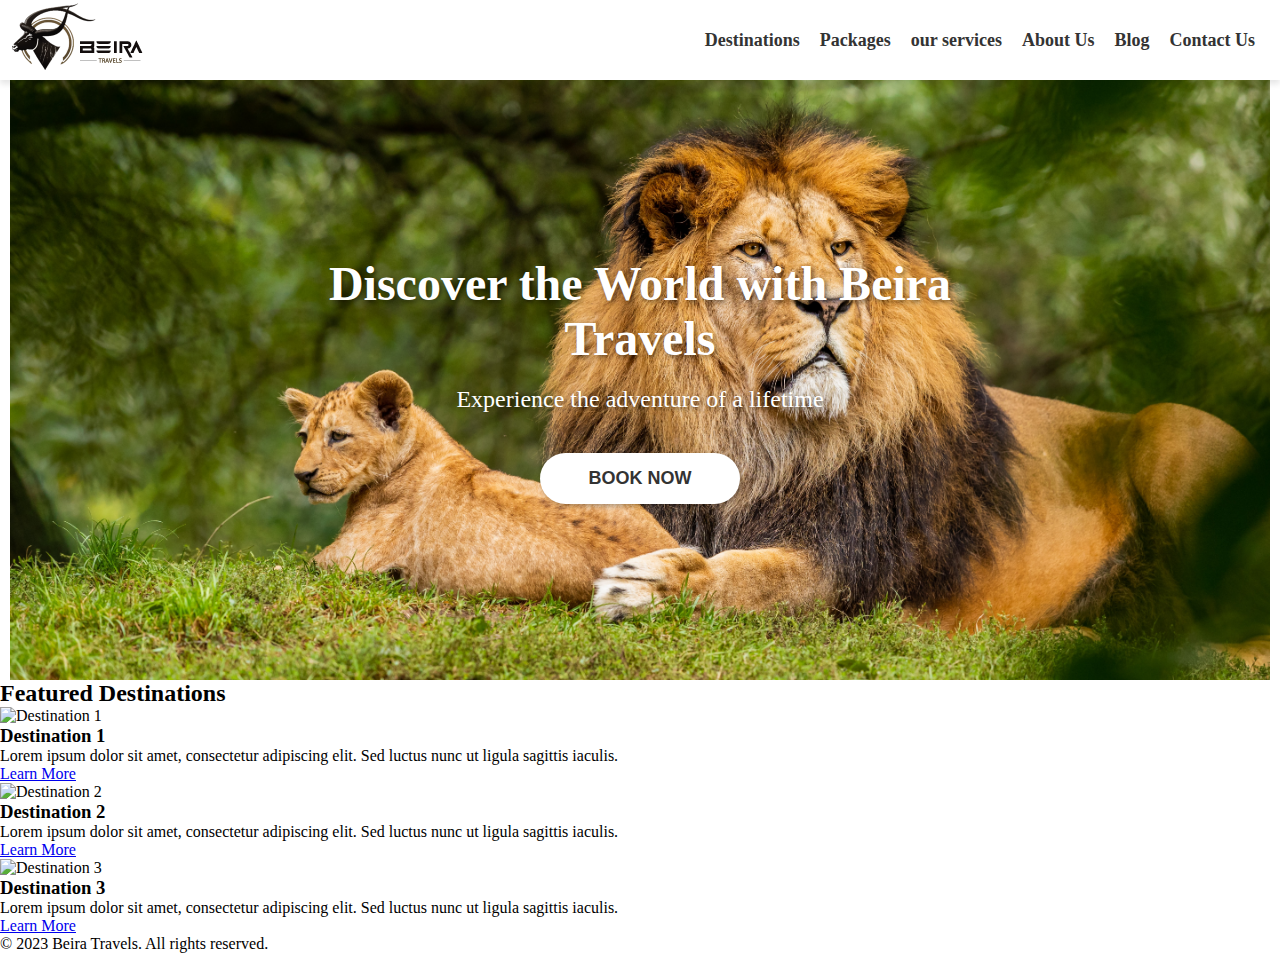
==== index.html @ 21bcd0d5 "first commit" ====
<!DOCTYPE html>
<html lang="en">
  <head>
    <meta charset="UTF-8" />
    <meta name="viewport" content="width=device-width, initial-scale=1.0" />
    <title>Beira Travels</title>
    <link rel="stylesheet" href="./css/style.css" />
  </head>
  <body>
    <header>
      <!-- Navigation bar with links to other pages and logo-->
      <nav>
        <div class="logo">
          <a href="index.html">
            <img src="./assets/beira-site-logo.png" alt="Beira Travels logo" />
          </a>
        </div>
        <ul class="nav-links">
          <li><a href="destinations.html">Destinations</a></li>
          <li><a href="packages.html">Packages</a></li>
          <li><a href="services.html">our services</a></li>
          <li><a href="about-us.html">About Us</a></li>
          <li><a href="blog.html">Blog</a></li>
          <li><a href="contact-us.html">Contact Us</a></li>
        </ul>
      </nav>
    </header>

    <main>
      <!-- A welcoming message and brief description of the company -->
      <section class="hero">
        <div class="hero-slideshow">
          <img src="./assets/banner/banner-1.jpg" alt="Banner 1" />
          <!-- <img src="./assets/banner/banner-2.jpg" alt="Banner 2" />
          <img src="./assets/banner/banner-3.jpg" alt="Banner 3" /> -->
        </div>
        <div class="hero-text">
          <h1>Discover the World with Beira Travels</h1>
          <p class="tagline">Experience the adventure of a lifetime</p>
          <button class="hero-button">Book Now</button>
        </div>
      </section>

      <!-- Featured destinations or packages -->
      <section class="featured">
        <h2>Featured Destinations</h2>
        <ul>
          <li>
            <img src="destination-1.jpg" alt="Destination 1" />
            <h3>Destination 1</h3>
            <p>
              Lorem ipsum dolor sit amet, consectetur adipiscing elit. Sed
              luctus nunc ut ligula sagittis iaculis.
            </p>
            <a href="#">Learn More</a>
          </li>
          <li>
            <img src="destination-2.jpg" alt="Destination 2" />
            <h3>Destination 2</h3>
            <p>
              Lorem ipsum dolor sit amet, consectetur adipiscing elit. Sed
              luctus nunc ut ligula sagittis iaculis.
            </p>
            <a href="#">Learn More</a>
          </li>
          <li>
            <img src="destination-3.jpg" alt="Destination 3" />
            <h3>Destination 3</h3>
            <p>
              Lorem ipsum dolor sit amet, consectetur adipiscing elit. Sed
              luctus nunc ut ligula sagittis iaculis.
            </p>
            <a href="#">Learn More</a>
          </li>
        </ul>
      </section>
    </main>

    <footer>
      <!-- Copyright -->
      <p>&copy; 2023 Beira Travels. All rights reserved.</p>
    </footer>
    <!-- Script files -->
    <script src="./js/slideshow-jquery.js"></script>
    <script src="https://code.jquery.com/jquery-3.6.0.min.js"></script>
  </body>
</html>
---- css/style.css ----
* {
  margin: 0;
  padding: 0;
  box-sizing: 0;
}

/* Hero section */
.hero {
  position: relative;
  height: 600px;
}

.hero-slideshow {
  position: absolute;
  top: 0;
  left: 0;
  width: 100%;
  height: 100%;
  display: flex;
  justify-content: center;
  align-items: center;
}

.hero-slideshow img {
  width: 100%;
  height: 100%;
  margin: 10px;
  object-fit: cover;
  opacity: 0;
  transition: opacity 1s ease-in-out;
  background-blend-mode: darken;
  background: rgba(0, 0, 0, 0.7);
}

.hero-slideshow img:first-child {
  opacity: 1;
}

.hero-text {
  position: absolute;
  top: 50%;
  left: 50%;
  transform: translate(-50%, -50%);
  text-align: center;
  z-index: 1;
}

.hero-text h1 {
  font-size: 48px;
  font-weight: bold;
  color: #fff;
  text-shadow: 2px 2px 5px rgba(0, 0, 0, 0.5);
  margin-bottom: 20px;
}

.tagline {
  font-size: 24px;
  color: #fff;
  text-shadow: 2px 2px 5px rgba(0, 0, 0, 0.5);
  margin-bottom: 40px;
}

.hero-button {
  display: block;
  width: 200px;
  padding: 15px 0;
  background-color: #fff;
  color: #333;
  font-size: 18px;
  font-weight: bold;
  text-align: center;
  text-transform: uppercase;
  border: none;
  border-radius: 30px;
  box-shadow: 2px 2px 5px rgba(0, 0, 0, 0.3);
  cursor: pointer;
  margin: 0 auto;
}

/* Nav bar */
nav {
  display: flex;
  justify-content: space-between;
  align-items: center;
  padding: 15px;
  box-shadow: 0 4px 6px rgba(0, 0, 0, 0.1);
}

.nav-links {
  display: flex;
  justify-content: space-between;
  list-style: none;
  margin: 0;
  padding: 0;
}

.nav-links li {
  margin: 0 10px;
}

.nav-links a {
  text-decoration: none;
  color: #333;
  font-size: 18px;
  font-weight: bold;
}
/* .nav-links a:hover {
} */

.logo {
  height: 150px;
  margin: -50px;
}

.logo img {
  max-width: 100%;
  max-height: 100%;
}
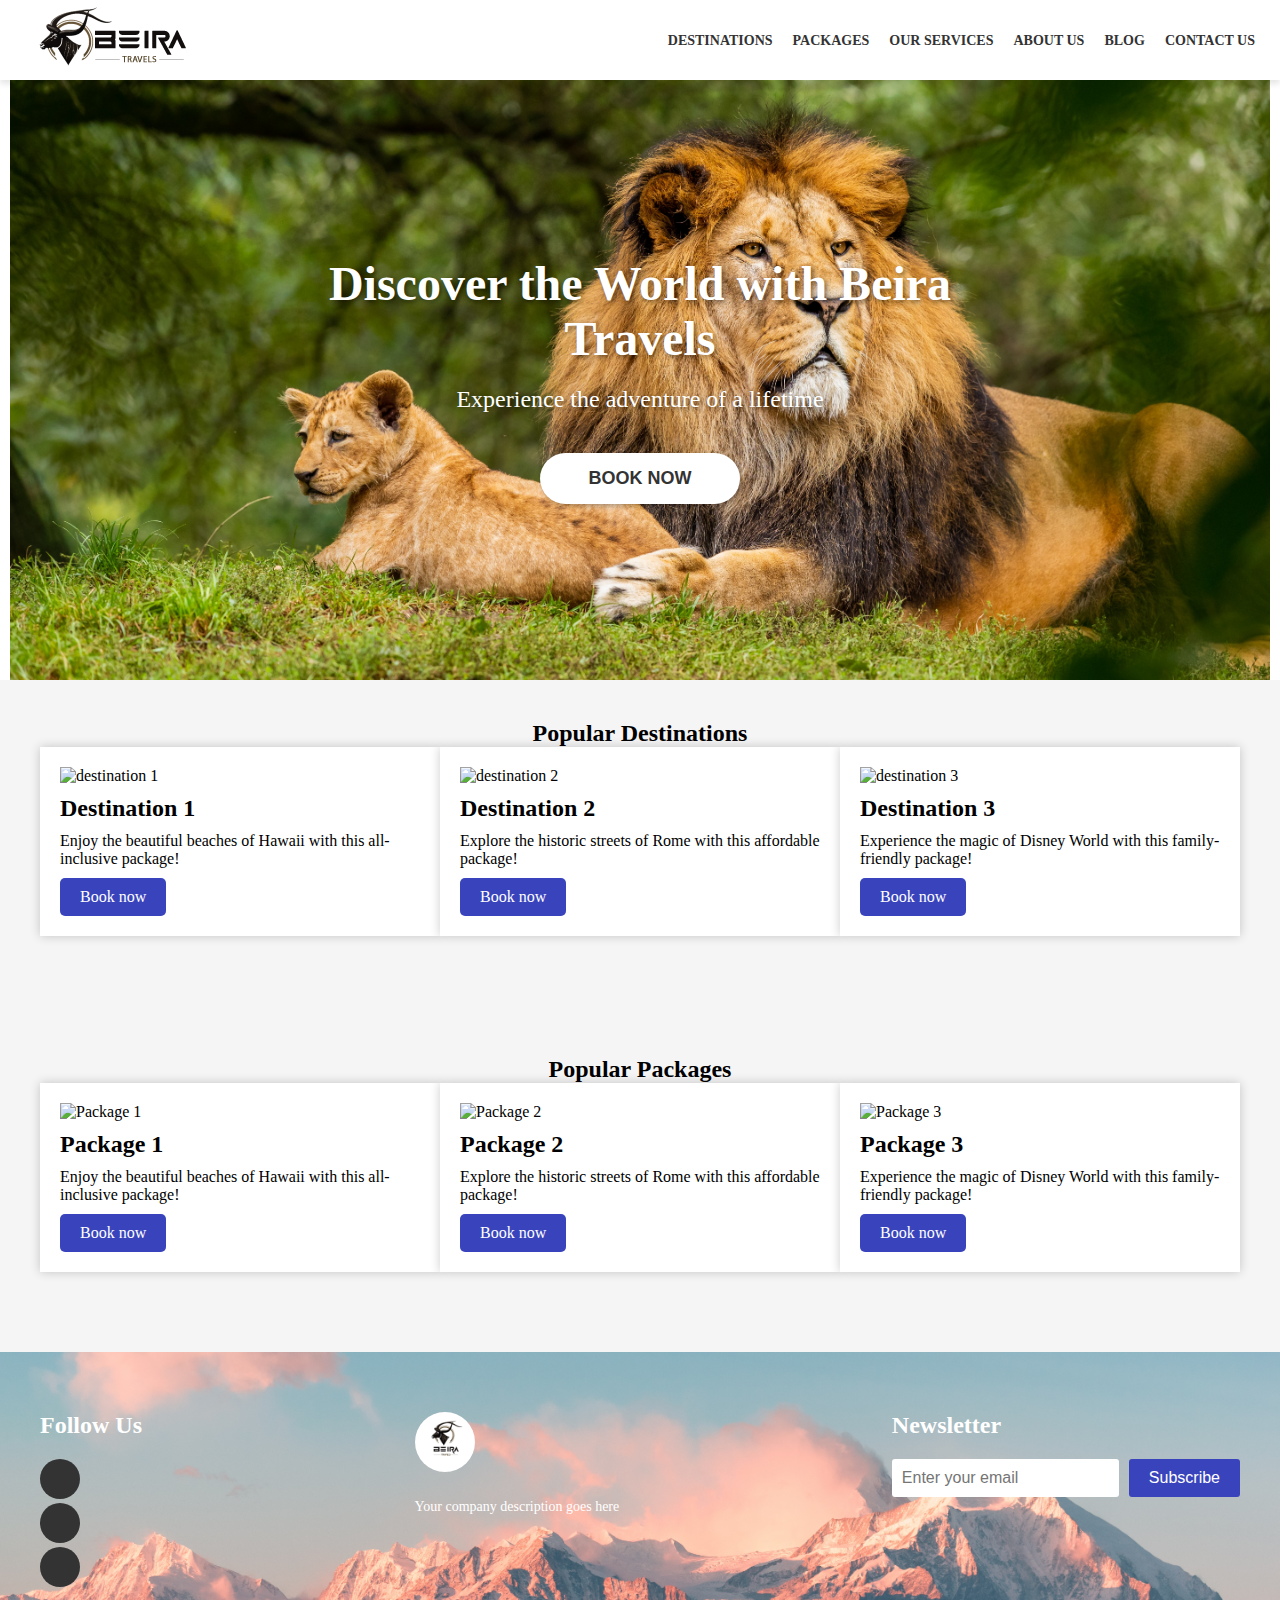
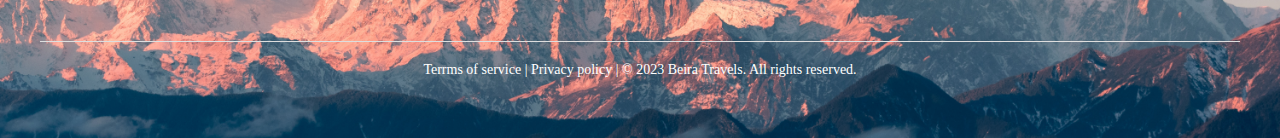
==== commit 3619a78b: "home page modification" ====
--- a/index.html
+++ b/index.html
@@ -4,11 +4,30 @@
     <meta charset="UTF-8" />
     <meta name="viewport" content="width=device-width, initial-scale=1.0" />
     <title>Beira Travels</title>
+
+    <!-- stylesheet
+                   ======================================= -->
     <link rel="stylesheet" href="./css/style.css" />
+
+    <!-- Icons[fontawsome] 
+                          =========================================-->
+    <link
+      rel="stylesheet"
+      href="./assets/fontawesome-free-6.2.1-web/css/fontawesome.css"
+    />
+    <link
+      rel="stylesheet"
+      href="./assets/fontawesome-free-6.2.1-web/css/brands.css"
+    />
+    <link
+      rel="stylesheet"
+      href="./assets/fontawesome-free-6.2.1-web/css/solid.css"
+    />
   </head>
   <body>
     <header>
-      <!-- Navigation bar with links to other pages and logo-->
+      <!-- Navigation bar with links to other pages and logo 
+                                  =====================================================-->
       <nav>
         <div class="logo">
           <a href="index.html">
@@ -16,12 +35,12 @@
           </a>
         </div>
         <ul class="nav-links">
-          <li><a href="destinations.html">Destinations</a></li>
-          <li><a href="packages.html">Packages</a></li>
-          <li><a href="services.html">our services</a></li>
-          <li><a href="about-us.html">About Us</a></li>
-          <li><a href="blog.html">Blog</a></li>
-          <li><a href="contact-us.html">Contact Us</a></li>
+          <li><a href="destinations.html">DESTINATIONS</a></li>
+          <li><a href="packages.html">PACKAGES</a></li>
+          <li><a href="services.html">OUR SERVICES</a></li>
+          <li><a href="about-us.html">ABOUT US</a></li>
+          <li><a href="blog.html">BLOG</a></li>
+          <li><a href="contact-us.html">CONTACT US</a></li>
         </ul>
       </nav>
     </header>
@@ -41,47 +60,123 @@
         </div>
       </section>
 
-      <!-- Featured destinations or packages -->
-      <section class="featured">
-        <h2>Featured Destinations</h2>
-        <ul>
-          <li>
-            <img src="destination-1.jpg" alt="Destination 1" />
+      <!-- Featured destinations    
+                                  =========================================================-->
+      <section id="destinations">
+        <div class="heading-destinations"><h2>Popular Destinations</h2></div>
+        <div class="container-destinations">
+          <div class="destination">
+            <img src="package1.jpg" alt="destination 1" />
             <h3>Destination 1</h3>
             <p>
-              Lorem ipsum dolor sit amet, consectetur adipiscing elit. Sed
-              luctus nunc ut ligula sagittis iaculis.
+              Enjoy the beautiful beaches of Hawaii with this all-inclusive
+              package!
             </p>
-            <a href="#">Learn More</a>
-          </li>
-          <li>
-            <img src="destination-2.jpg" alt="Destination 2" />
+            <a href="#">Book now</a>
+          </div>
+          <div class="destination">
+            <img src="package2.jpg" alt="destination 2" />
             <h3>Destination 2</h3>
             <p>
-              Lorem ipsum dolor sit amet, consectetur adipiscing elit. Sed
-              luctus nunc ut ligula sagittis iaculis.
+              Explore the historic streets of Rome with this affordable package!
             </p>
-            <a href="#">Learn More</a>
-          </li>
-          <li>
-            <img src="destination-3.jpg" alt="Destination 3" />
+            <a href="#">Book now</a>
+          </div>
+          <div class="destination">
+            <img src="package3.jpg" alt="destination 3" />
             <h3>Destination 3</h3>
             <p>
-              Lorem ipsum dolor sit amet, consectetur adipiscing elit. Sed
-              luctus nunc ut ligula sagittis iaculis.
+              Experience the magic of Disney World with this family-friendly
+              package!
             </p>
-            <a href="#">Learn More</a>
-          </li>
-        </ul>
+            <a href="#">Book now</a>
+          </div>
+        </div>
       </section>
+      <!-- End of featured destiations -->
+
+      <!-- Popular packages 
+                            =====================================================-->
+      <section id="popular-packages">
+        <div class="heading-packages"><h2>Popular Packages</h2></div>
+        <div class="container-packages">
+          <div class="package">
+            <img src="package1.jpg" alt="Package 1" />
+            <h3>Package 1</h3>
+            <p>
+              Enjoy the beautiful beaches of Hawaii with this all-inclusive
+              package!
+            </p>
+            <a href="#">Book now</a>
+          </div>
+          <div class="package">
+            <img src="package2.jpg" alt="Package 2" />
+            <h3>Package 2</h3>
+            <p>
+              Explore the historic streets of Rome with this affordable package!
+            </p>
+            <a href="#">Book now</a>
+          </div>
+          <div class="package">
+            <img src="package3.jpg" alt="Package 3" />
+            <h3>Package 3</h3>
+            <p>
+              Experience the magic of Disney World with this family-friendly
+              package!
+            </p>
+            <a href="#">Book now</a>
+          </div>
+        </div>
+      </section>
+      <!-- End of popular packages -->
     </main>
 
-    <footer>
-      <!-- Copyright -->
-      <p>&copy; 2023 Beira Travels. All rights reserved.</p>
+    <!-- Footer [Copied on each page] 
+                                      ==============================================-->
+    <footer style="background-image: url('./assets/footer/footer-BG.jpg')">
+      <div class="container-footer">
+        <div class="footer-top">
+          <div class="follow-us">
+            <h4>Follow Us</h4>
+            <ul>
+              <li>
+                <a href="#"><i class="fab fa-facebook-f"></i></a>
+              </li>
+              <li>
+                <a href="#"><i class="fab fa-twitter"></i></a>
+              </li>
+              <li>
+                <a href="#"><i class="fab fa-instagram"></i></a>
+              </li>
+            </ul>
+          </div>
+          <div class="logo-footer">
+            <img
+              src="./assets/footer/footer-logo.png"
+              alt="Beira Travels Logo"
+            />
+            <p>Your company description goes here</p>
+          </div>
+          <div class="newsletter">
+            <h4>Newsletter</h4>
+            <form action="#">
+              <input type="email" placeholder="Enter your email" />
+              <button type="submit">Subscribe</button>
+            </form>
+          </div>
+        </div>
+        <div class="footer-bottom">
+          <p>
+            <a href="http://">Terrms of service </a>
+            <a href="http://">| Privacy policy </a>
+            | &copy; 2023 Beira Travels. All rights reserved.
+          </p>
+        </div>
+      </div>
     </footer>
-    <!-- Script files -->
+
+    <!-- Script files 
+                      ==========================================================-->
     <script src="./js/slideshow-jquery.js"></script>
-    <script src="https://code.jquery.com/jquery-3.6.0.min.js"></script>
   </body>
 </html>
--- a/css/style.css
+++ b/css/style.css
@@ -4,7 +4,50 @@
   box-sizing: 0;
 }
 
-/* Hero section */
+/*********************************** Nav bar *****************************/
+nav {
+  display: flex;
+  justify-content: space-between;
+  align-items: center;
+  padding: 15px;
+  box-shadow: 0 4px 6px rgba(0, 0, 0, 0.1);
+}
+
+.nav-links {
+  display: flex;
+  justify-content: space-between;
+  list-style: none;
+  margin: 0;
+  padding: 0;
+}
+
+.nav-links li {
+  margin: 0 10px;
+}
+
+.nav-links a {
+  text-decoration: none;
+  color: #333;
+  font-size: 14px;
+  font-weight: bold;
+}
+.nav-links a:hover {
+  color: #0056b3;
+}
+
+.logo {
+  height: 150px;
+  margin: -50px;
+}
+
+.logo img {
+  max-width: 100%;
+  max-height: 100%;
+}
+
+/* Hamburger menu */
+
+/**************************** Hero section *******************************/
 .hero {
   position: relative;
   height: 600px;
@@ -77,42 +120,251 @@
   margin: 0 auto;
 }
 
-/* Nav bar */
-nav {
-  display: flex;
-  justify-content: space-between;
-  align-items: center;
-  padding: 15px;
-  box-shadow: 0 4px 6px rgba(0, 0, 0, 0.1);
-}
-
-.nav-links {
-  display: flex;
-  justify-content: space-between;
-  list-style: none;
+/*********************** Featured Destinations ******************************/
+#destinations {
+  background-color: #f5f5f5;
+  padding: 40px 0;
+}
+
+.heading-destinations {
+  text-align: center;
+}
+
+.container-destinations {
+  max-width: 1200px;
+  margin: 0 auto;
+  display: flex;
+  flex-wrap: wrap;
+  justify-content: space-between;
+  align-items: center;
+}
+
+.destination {
+  width: 30%;
+  margin-bottom: 40px;
+  padding: 20px;
+  box-shadow: 0 0 10px rgba(0, 0, 0, 0.2);
+  background-color: #fff;
+  transition: all 0.3s ease-in-out;
+}
+
+.destination:hover {
+  box-shadow: 0 0 20px rgba(0, 0, 0, 0.4);
+  transform: translateY(-5px);
+}
+
+.destination img {
+  width: 100%;
+  height: 200px;
+  object-fit: cover;
+  margin-bottom: 10px;
+}
+
+.destination h3 {
+  font-size: 24px;
+  margin-bottom: 10px;
+}
+
+.destination p {
+  font-size: 16px;
+  margin-bottom: 10px;
+}
+
+.destination a {
+  display: inline-block;
+  padding: 10px 20px;
+  background-color: #3944bc;
+  color: #fff;
+  text-decoration: none;
+  border-radius: 5px;
+  transition: all 0.3s ease-in-out;
+}
+
+.destination a:hover {
+  background-color: #0056b3;
+}
+
+/************************** Popular packages *****************************/
+#popular-packages {
+  background-color: #f5f5f5;
+  padding: 40px 0;
+}
+
+.heading-packages {
+  text-align: center;
+}
+
+.container-packages {
+  max-width: 1200px;
+  margin: 0 auto;
+  display: flex;
+  flex-wrap: wrap;
+  justify-content: space-between;
+  align-items: center;
+}
+
+.package {
+  width: 30%;
+  margin-bottom: 40px;
+  padding: 20px;
+  box-shadow: 0 0 10px rgba(0, 0, 0, 0.2);
+  background-color: #fff;
+  transition: all 0.3s ease-in-out;
+}
+
+.package:hover {
+  box-shadow: 0 0 20px rgba(0, 0, 0, 0.4);
+  transform: translateY(-5px);
+}
+
+.package img {
+  width: 100%;
+  height: 200px;
+  object-fit: cover;
+  margin-bottom: 10px;
+}
+
+.package h3 {
+  font-size: 24px;
+  margin-bottom: 10px;
+}
+
+.package p {
+  font-size: 16px;
+  margin-bottom: 10px;
+}
+
+.package a {
+  display: inline-block;
+  padding: 10px 20px;
+  background-color: #3944bc;
+  color: #fff;
+  text-decoration: none;
+  border-radius: 5px;
+  transition: all 0.3s ease-in-out;
+}
+
+.package a:hover {
+  background-color: #0056b3;
+}
+
+/************************ Footer [Copied on every page] *************************/
+footer {
+  background-size: cover;
+  background-position: center;
+  padding: 60px 0;
+}
+
+.container-footer {
+  max-width: 1200px;
+  margin: 0 auto;
+  padding: 0 15px;
+  color: white;
+}
+
+.footer-top {
+  display: flex;
+  flex-wrap: wrap;
+  justify-content: space-between;
+  margin-bottom: 50px;
+}
+
+.follow-us h4,
+.logo h4,
+.newsletter h4 {
+  font-size: 24px;
+  font-weight: bold;
+  margin-bottom: 20px;
+}
+
+.follow-us ul,
+.follow-us li {
   margin: 0;
   padding: 0;
-}
-
-.nav-links li {
-  margin: 0 10px;
-}
-
-.nav-links a {
+  list-style: none;
+}
+
+.follow-us li a {
+  display: inline-block;
+  width: 40px;
+  height: 40px;
+  border-radius: 50%;
+  color: #fff;
+  background-color: #333;
+  text-align: center;
+  line-height: 40px;
+  transition: all 0.3s ease-in-out;
+}
+
+.follow-us li a:hover {
+  background-color: #3944bc;
+}
+
+.logo-footer img {
+  max-width: 60px;
+  margin-bottom: 20px;
+  border-radius: 50%;
+}
+
+.logo-footer p {
+  font-size: 14px;
+  color: #ffffff;
+  line-height: 1.5;
+}
+
+.newsletter form {
+  display: flex;
+  justify-content: space-between;
+  align-items: center;
+}
+
+.newsletter input[type="email"] {
+  flex: 1;
+  padding: 10px;
+  border: none;
+  border-radius: 3px;
+  font-size: 16px;
+  margin-right: 10px;
+}
+
+.newsletter button[type="submit"] {
+  background-color: #3944bc;
+  color: #fff;
+  border: none;
+  border-radius: 3px;
+  padding: 10px 20px;
+  font-size: 16px;
+  cursor: pointer;
+  transition: all 0.3s ease-in-out;
+}
+
+.newsletter button[type="submit"]:hover {
+  background-color: #333;
+}
+
+.footer-bottom {
+  text-align: center;
+  color: #ffffff;
+  font-size: 14px;
+  padding-top: 20px;
+  border-top: 1px solid #ddd;
+  margin-top: 50px;
+}
+
+.footer-bottom a {
+  color: white;
   text-decoration: none;
-  color: #333;
-  font-size: 18px;
-  font-weight: bold;
-}
-/* .nav-links a:hover {
-} */
-
-.logo {
-  height: 150px;
-  margin: -50px;
-}
-
-.logo img {
-  max-width: 100%;
-  max-height: 100%;
-}
+}
+
+/******************************media queries *************************************/
+
+/* packages home page */
+@media only screen and (max-width: 768px) {
+  .container {
+    flex-direction: column;
+  }
+
+  .package {
+    width: 100%;
+  }
+}
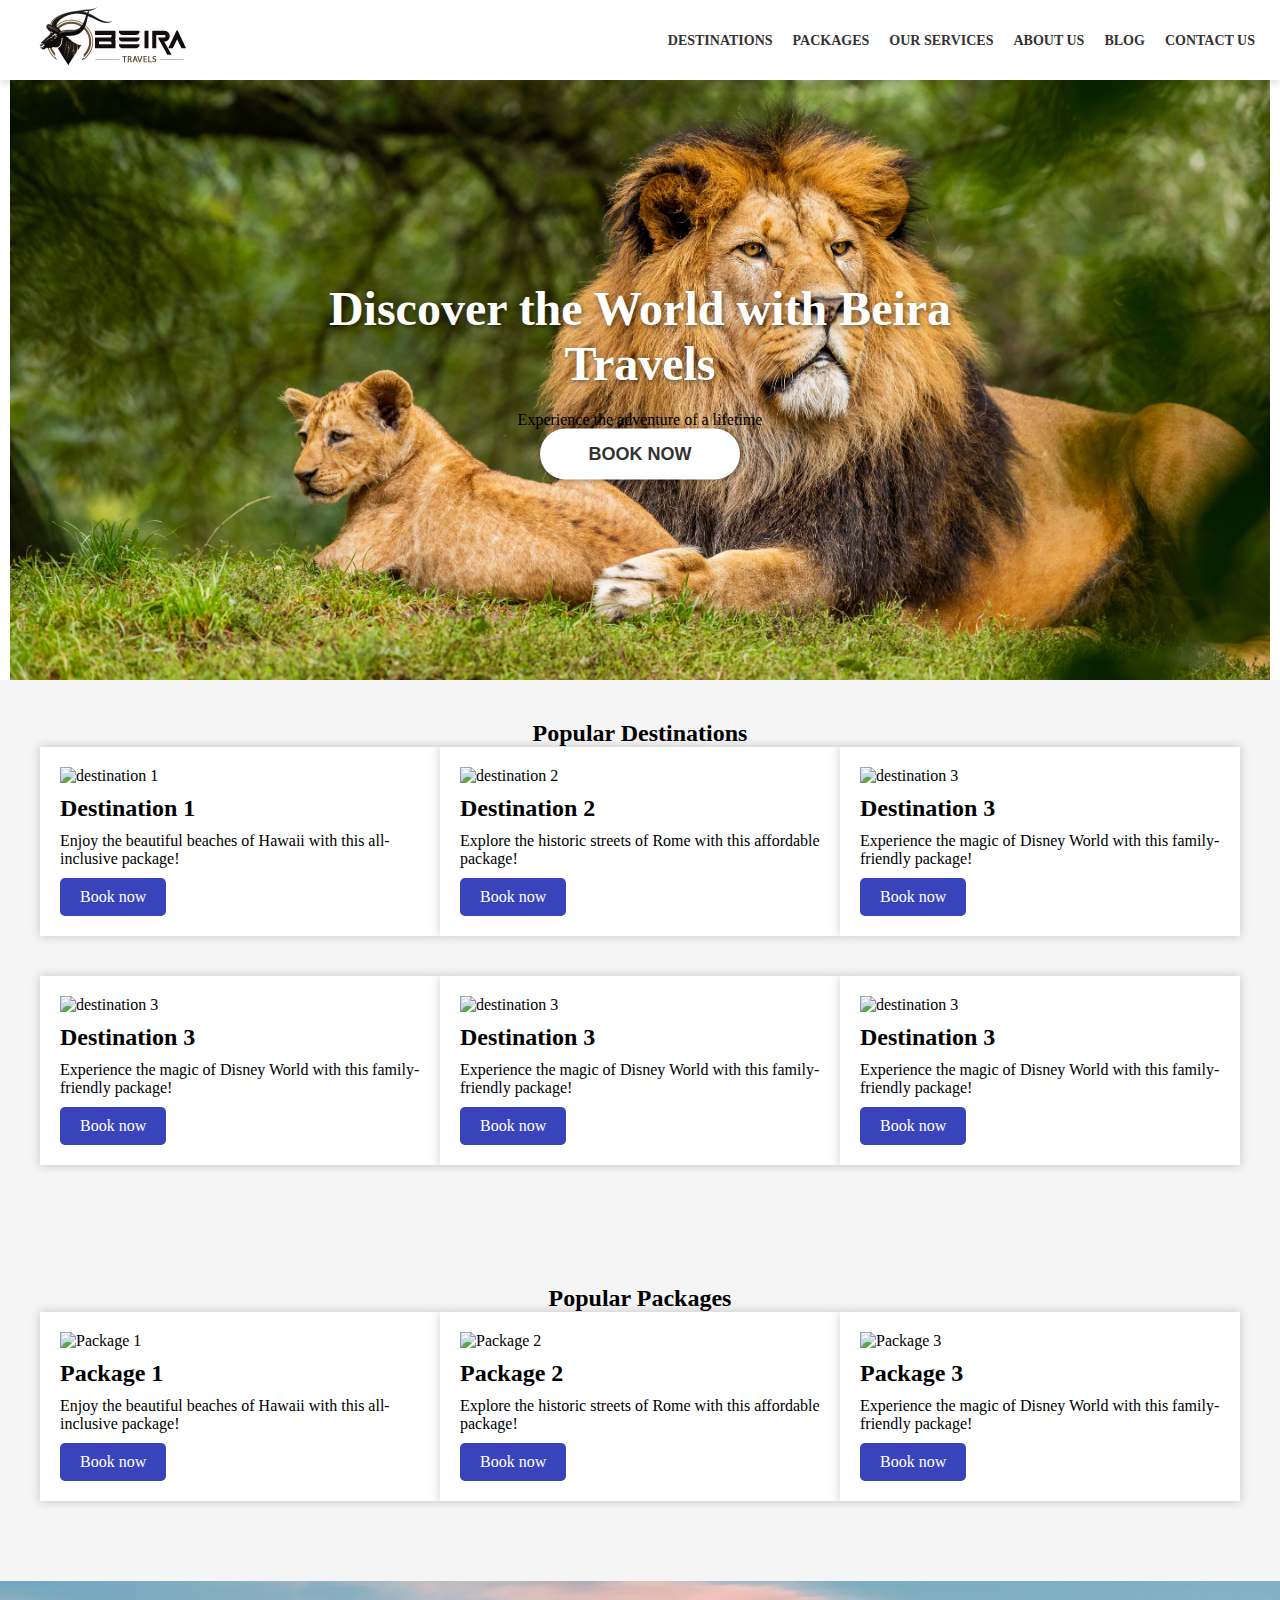
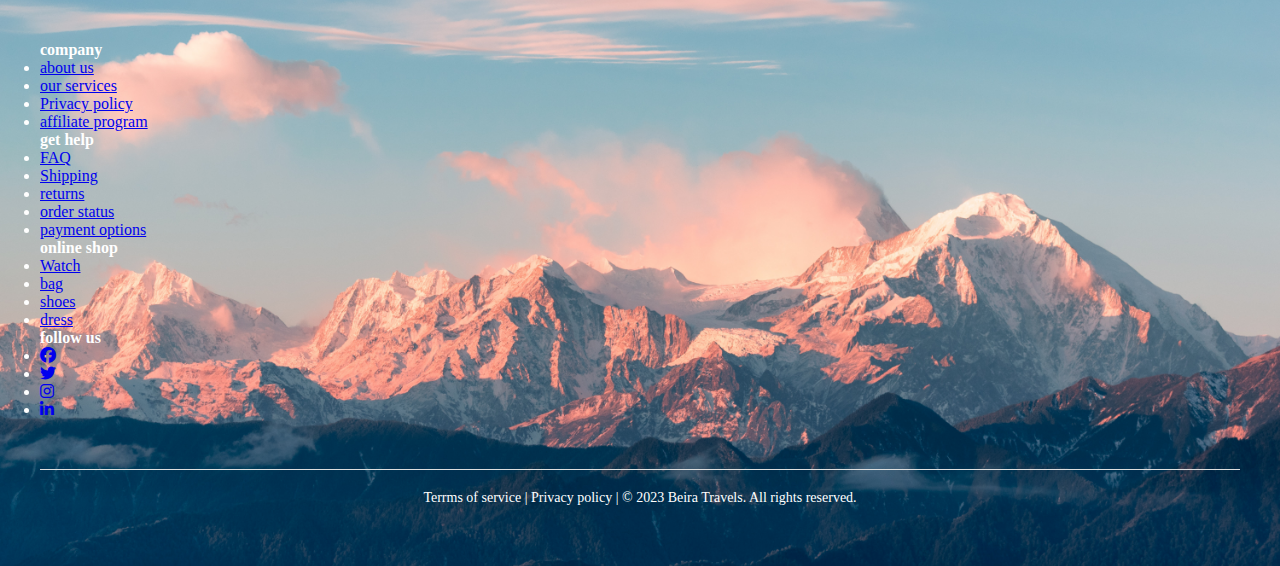
==== commit 708b4a9c: "adding files" ====
--- a/index.html
+++ b/index.html
@@ -13,15 +13,13 @@
                           =========================================-->
     <link
       rel="stylesheet"
-      href="./assets/fontawesome-free-6.2.1-web/css/fontawesome.css"
+      type="text/css"
+      href="https://cdnjs.cloudflare.com/ajax/libs/font-awesome/6.4.0/css/all.min.css"
     />
+    <!-- Hero text font  -->
     <link
       rel="stylesheet"
-      href="./assets/fontawesome-free-6.2.1-web/css/brands.css"
-    />
-    <link
-      rel="stylesheet"
-      href="./assets/fontawesome-free-6.2.1-web/css/solid.css"
+      href="https://fonts.googleapis.com/css?family=Raleway:400,400i,700"
     />
   </head>
   <body>
@@ -55,8 +53,10 @@
         </div>
         <div class="hero-text">
           <h1>Discover the World with Beira Travels</h1>
-          <p class="tagline">Experience the adventure of a lifetime</p>
-          <button class="hero-button">Book Now</button>
+          <div class="tagline-typewriter">
+            Experience the adventure of a lifetime
+          </div>
+          <button class="hero-button">BOOK NOW</button>
         </div>
       </section>
 
@@ -79,6 +79,33 @@
             <h3>Destination 2</h3>
             <p>
               Explore the historic streets of Rome with this affordable package!
+            </p>
+            <a href="#">Book now</a>
+          </div>
+          <div class="destination">
+            <img src="package3.jpg" alt="destination 3" />
+            <h3>Destination 3</h3>
+            <p>
+              Experience the magic of Disney World with this family-friendly
+              package!
+            </p>
+            <a href="#">Book now</a>
+          </div>
+          <div class="destination">
+            <img src="package3.jpg" alt="destination 3" />
+            <h3>Destination 3</h3>
+            <p>
+              Experience the magic of Disney World with this family-friendly
+              package!
+            </p>
+            <a href="#">Book now</a>
+          </div>
+          <div class="destination">
+            <img src="package3.jpg" alt="destination 3" />
+            <h3>Destination 3</h3>
+            <p>
+              Experience the magic of Disney World with this family-friendly
+              package!
             </p>
             <a href="#">Book now</a>
           </div>
@@ -132,39 +159,58 @@
     </main>
 
     <!-- Footer [Copied on each page] 
-                                      ==============================================-->
+                                      =====================================================-->
     <footer style="background-image: url('./assets/footer/footer-BG.jpg')">
       <div class="container-footer">
-        <div class="footer-top">
-          <div class="follow-us">
-            <h4>Follow Us</h4>
+        <div class="footer-row">
+          <div class="footer-col">
+            <h4>company</h4>
             <ul>
-              <li>
-                <a href="#"><i class="fab fa-facebook-f"></i></a>
-              </li>
-              <li>
-                <a href="#"><i class="fab fa-twitter"></i></a>
-              </li>
-              <li>
-                <a href="#"><i class="fab fa-instagram"></i></a>
-              </li>
+              <li><a href="#">about us</a></li>
+              <li><a href="#">our services</a></li>
+              <li><a href="#">Privacy policy</a></li>
+              <li><a href="#">affiliate program</a></li>
             </ul>
           </div>
-          <div class="logo-footer">
-            <img
-              src="./assets/footer/footer-logo.png"
-              alt="Beira Travels Logo"
-            />
-            <p>Your company description goes here</p>
-          </div>
-          <div class="newsletter">
-            <h4>Newsletter</h4>
-            <form action="#">
-              <input type="email" placeholder="Enter your email" />
-              <button type="submit">Subscribe</button>
-            </form>
-          </div>
-        </div>
+          <div class="footer-col">
+            <h4>get help</h4>
+            <ul>
+              <li><a href="#">FAQ</a></li>
+              <li><a href="#">Shipping</a></li>
+              <li><a href="#">returns</a></li>
+              <li><a href="#">order status</a></li>
+              <li><a href="#"> payment options</a></li>
+            </ul>
+          </div>
+          <div class="footer-col">
+            <h4>online shop</h4>
+            <ul>
+              <li><a href="#">Watch</a></li>
+              <li><a href="#">bag</a></li>
+              <li><a href="#">shoes</a></li>
+              <li><a href="#">dress</a></li>
+            </ul>
+          </div>
+          <!-- social links -->
+          <div class="footer-col">
+            <h4>follow us</h4>
+            <div class="footer-socials">
+              <li>
+                <a href="#"><i class="fa-brands fa-facebook"></i></a>
+              </li>
+              <li>
+                <a href="#"><i class="fa-brands fa-twitter"></i></a>
+              </li>
+              <li>
+                <a href="#"><i class="fa-brands fa-instagram"></i></a>
+              </li>
+              <li>
+                <a href="#"><i class="fa-brands fa-linkedin-in"></i></a>
+              </li>
+            </div>
+          </div>
+        </div>
+
         <div class="footer-bottom">
           <p>
             <a href="http://">Terrms of service </a>
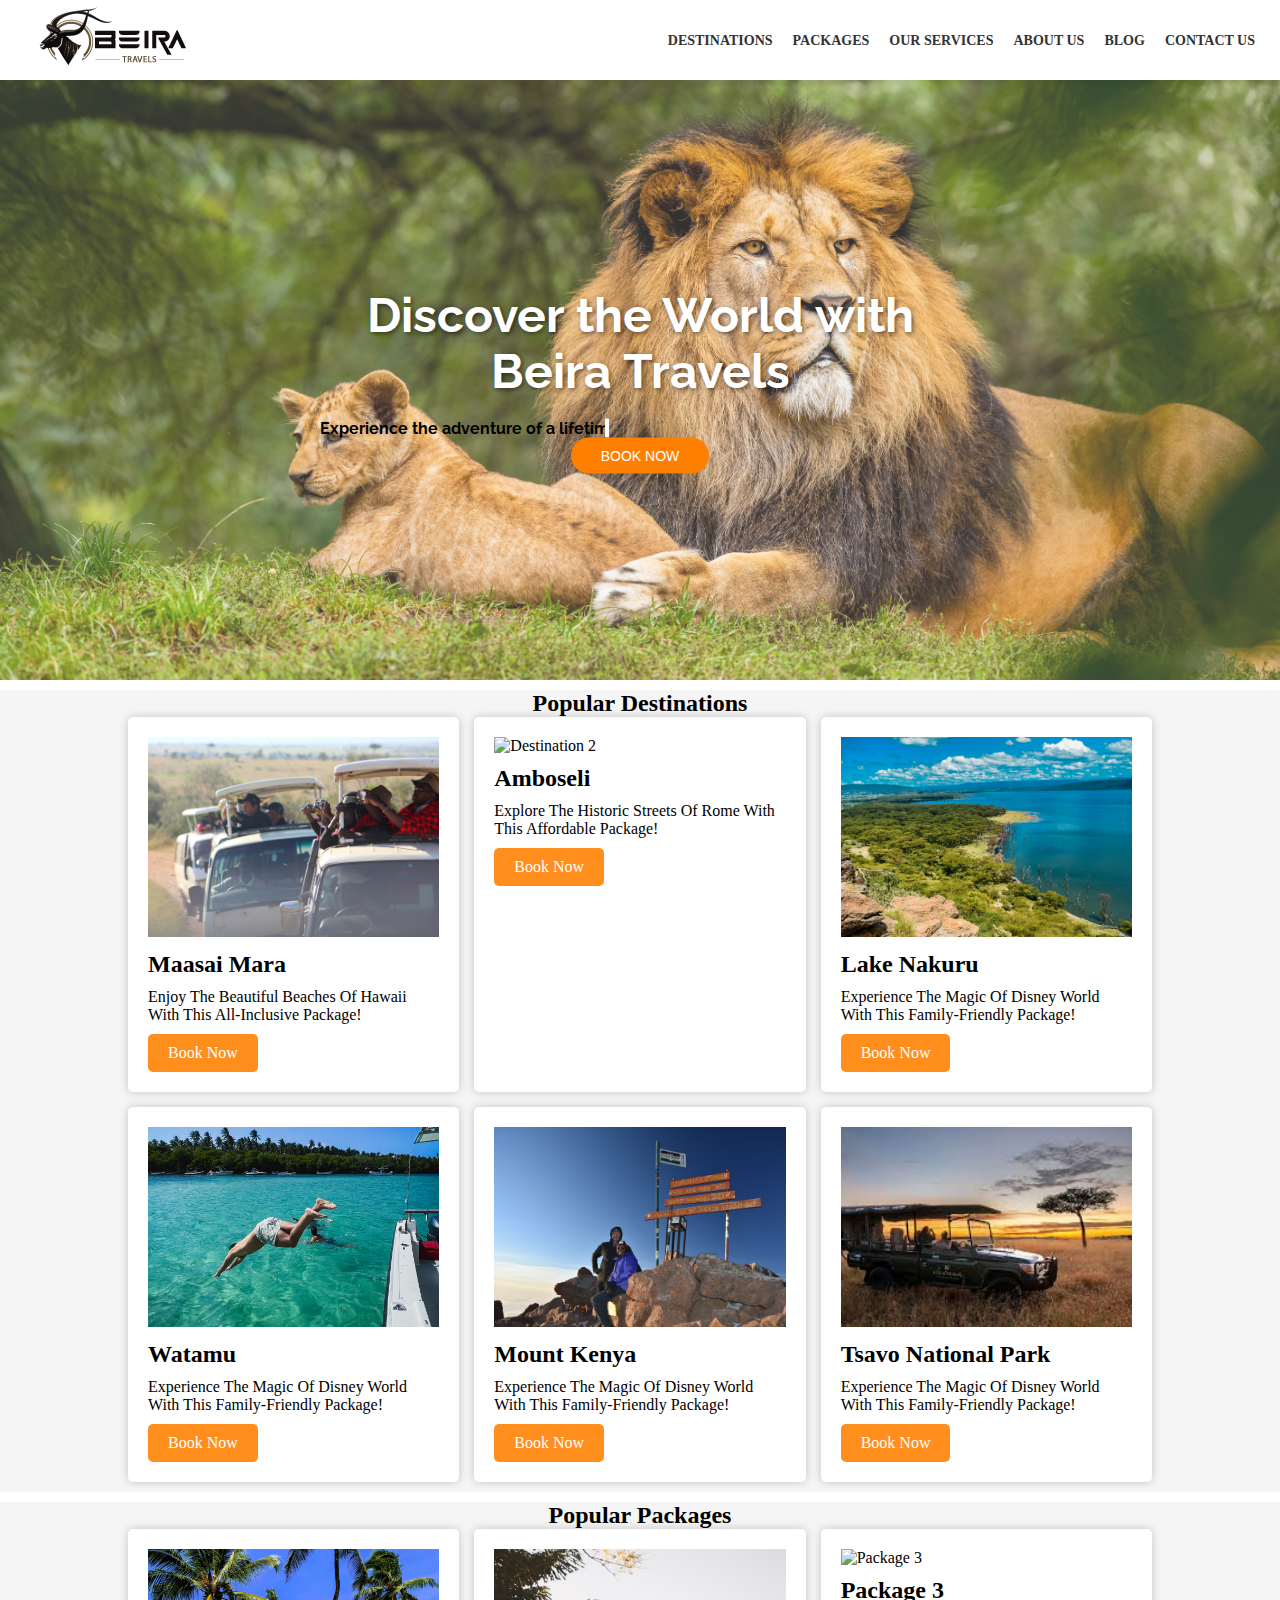
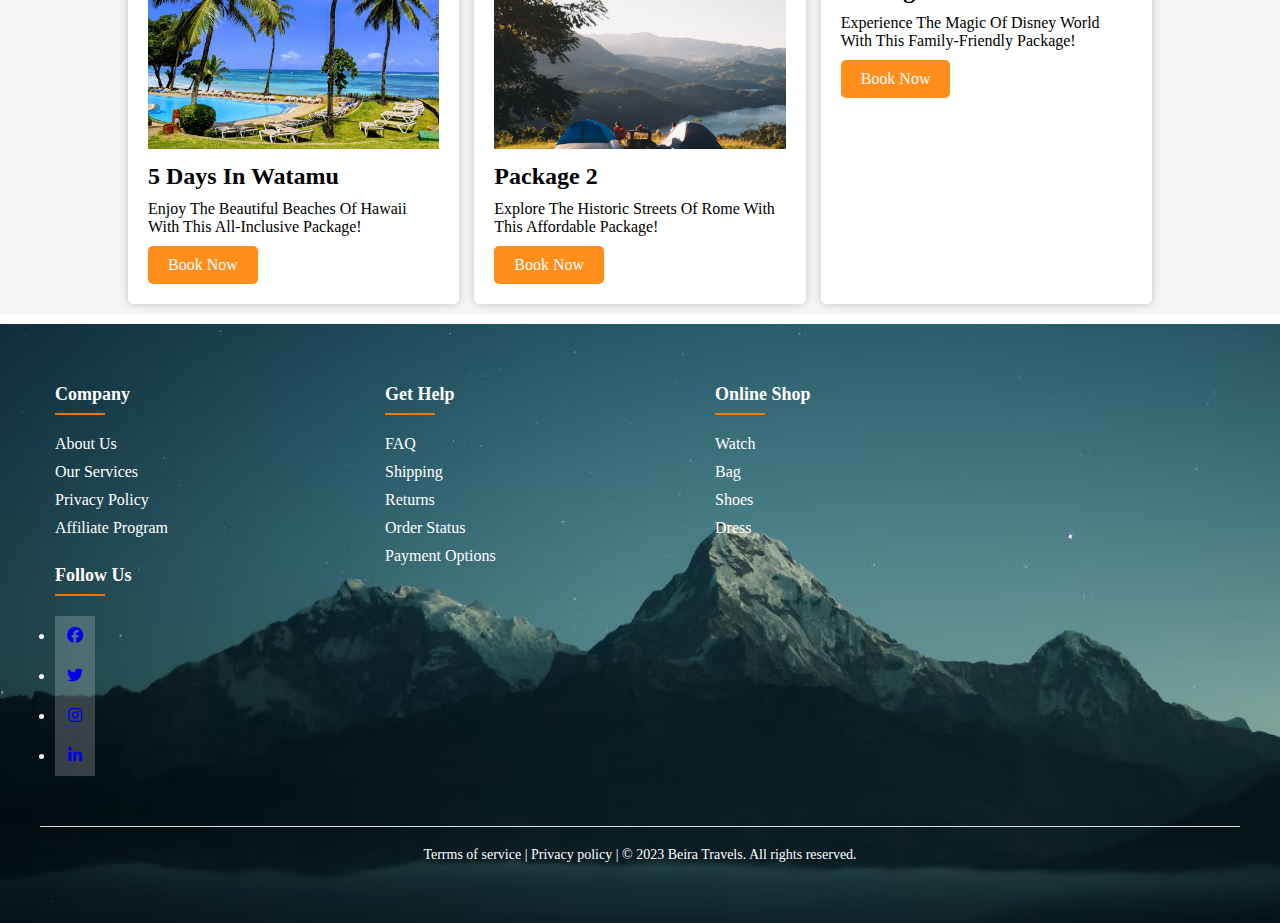
==== commit d1865f7a: "Images updating" ====
--- a/index.html
+++ b/index.html
@@ -7,7 +7,7 @@
 
     <!-- stylesheet
                    ======================================= -->
-    <link rel="stylesheet" href="./css/style.css" />
+    <link rel="stylesheet" href="./css/home.css" />
 
     <!-- Icons[fontawsome] 
                           =========================================-->
@@ -33,12 +33,12 @@
           </a>
         </div>
         <ul class="nav-links">
-          <li><a href="destinations.html">DESTINATIONS</a></li>
-          <li><a href="packages.html">PACKAGES</a></li>
-          <li><a href="services.html">OUR SERVICES</a></li>
-          <li><a href="about-us.html">ABOUT US</a></li>
-          <li><a href="blog.html">BLOG</a></li>
-          <li><a href="contact-us.html">CONTACT US</a></li>
+          <li><a href="./html/destinations.html">DESTINATIONS</a></li>
+          <li><a href="./html/packages.html">PACKAGES</a></li>
+          <li><a href="./html/services.html">OUR SERVICES</a></li>
+          <li><a href="./html/about.html">ABOUT US</a></li>
+          <li><a href="./html/blog.html">BLOG</a></li>
+          <li><a href="./html/contact.html">CONTACT US</a></li>
         </ul>
       </nav>
     </header>
@@ -56,7 +56,9 @@
           <div class="tagline-typewriter">
             Experience the adventure of a lifetime
           </div>
-          <button class="hero-button">BOOK NOW</button>
+          <a href="./html/destinations.html"
+            ><button class="hero-button">BOOK NOW</button></a
+          >
         </div>
       </section>
 
@@ -66,8 +68,8 @@
         <div class="heading-destinations"><h2>Popular Destinations</h2></div>
         <div class="container-destinations">
           <div class="destination">
-            <img src="package1.jpg" alt="destination 1" />
-            <h3>Destination 1</h3>
+            <img src="./assets/maasai-mara.jpg" alt="destination 1" />
+            <h3>Maasai Mara</h3>
             <p>
               Enjoy the beautiful beaches of Hawaii with this all-inclusive
               package!
@@ -75,43 +77,43 @@
             <a href="#">Book now</a>
           </div>
           <div class="destination">
-            <img src="package2.jpg" alt="destination 2" />
-            <h3>Destination 2</h3>
+            <img src="./assets/amboseli.jpg" alt="destination 2" />
+            <h3>Amboseli</h3>
             <p>
               Explore the historic streets of Rome with this affordable package!
             </p>
             <a href="#">Book now</a>
           </div>
           <div class="destination">
-            <img src="package3.jpg" alt="destination 3" />
-            <h3>Destination 3</h3>
-            <p>
-              Experience the magic of Disney World with this family-friendly
-              package!
-            </p>
-            <a href="#">Book now</a>
-          </div>
-          <div class="destination">
-            <img src="package3.jpg" alt="destination 3" />
-            <h3>Destination 3</h3>
-            <p>
-              Experience the magic of Disney World with this family-friendly
-              package!
-            </p>
-            <a href="#">Book now</a>
-          </div>
-          <div class="destination">
-            <img src="package3.jpg" alt="destination 3" />
-            <h3>Destination 3</h3>
-            <p>
-              Experience the magic of Disney World with this family-friendly
-              package!
-            </p>
-            <a href="#">Book now</a>
-          </div>
-          <div class="destination">
-            <img src="package3.jpg" alt="destination 3" />
-            <h3>Destination 3</h3>
+            <img src="./assets/lake-nakuru.jpg" alt="destination 3" />
+            <h3>Lake Nakuru</h3>
+            <p>
+              Experience the magic of Disney World with this family-friendly
+              package!
+            </p>
+            <a href="#">Book now</a>
+          </div>
+          <div class="destination">
+            <img src="./assets/watamu.jpg" alt="destination 3" />
+            <h3>Watamu</h3>
+            <p>
+              Experience the magic of Disney World with this family-friendly
+              package!
+            </p>
+            <a href="#">Book now</a>
+          </div>
+          <div class="destination">
+            <img src="./assets/mt. Kenya.jpg" alt="destination 3" />
+            <h3>Mount Kenya</h3>
+            <p>
+              Experience the magic of Disney World with this family-friendly
+              package!
+            </p>
+            <a href="#">Book now</a>
+          </div>
+          <div class="destination">
+            <img src="./assets/tsavo.jpeg" alt="destination 3" />
+            <h3>Tsavo national park</h3>
             <p>
               Experience the magic of Disney World with this family-friendly
               package!
@@ -128,8 +130,8 @@
         <div class="heading-packages"><h2>Popular Packages</h2></div>
         <div class="container-packages">
           <div class="package">
-            <img src="package1.jpg" alt="Package 1" />
-            <h3>Package 1</h3>
+            <img src="./assets/packages/package-mombasa.jpg" alt="Package 1" />
+            <h3>5 Days in Watamu</h3>
             <p>
               Enjoy the beautiful beaches of Hawaii with this all-inclusive
               package!
@@ -137,7 +139,7 @@
             <a href="#">Book now</a>
           </div>
           <div class="package">
-            <img src="package2.jpg" alt="Package 2" />
+            <img src="./assets/packages/package-2.jpg" alt="Package 2" />
             <h3>Package 2</h3>
             <p>
               Explore the historic streets of Rome with this affordable package!
@@ -145,7 +147,7 @@
             <a href="#">Book now</a>
           </div>
           <div class="package">
-            <img src="package3.jpg" alt="Package 3" />
+            <img src="./assets/packages/package-1.jpg" alt="Package 3" />
             <h3>Package 3</h3>
             <p>
               Experience the magic of Disney World with this family-friendly
@@ -160,7 +162,7 @@
 
     <!-- Footer [Copied on each page] 
                                       =====================================================-->
-    <footer style="background-image: url('./assets/footer/footer-BG.jpg')">
+    <footer style="background-image: url('./assets/footer/footer-BG.avif')">
       <div class="container-footer">
         <div class="footer-row">
           <div class="footer-col">
--- a/css/home.css
+++ b/css/home.css
@@ -0,0 +1,488 @@
+* {
+  margin: 0;
+  padding: 0;
+  box-sizing: 0;
+}
+
+/*********************************** Nav bar *****************************/
+nav {
+  display: flex;
+  justify-content: space-between;
+  align-items: center;
+  padding: 15px;
+  box-shadow: 0 4px 6px rgba(0, 0, 0, 0.1);
+}
+
+.nav-links {
+  display: flex;
+  justify-content: space-between;
+  list-style: none;
+  margin: 0;
+  padding: 0;
+}
+
+.nav-links li {
+  margin: 0 10px;
+}
+
+.nav-links a {
+  text-decoration: none;
+  color: #333;
+  font-size: 14px;
+  font-weight: bold;
+}
+.nav-links a:hover {
+  color: #ff8000;
+}
+
+.logo {
+  height: 150px;
+  margin: -50px;
+}
+
+.logo img {
+  max-width: 100%;
+  max-height: 100%;
+}
+
+/* Nav links underline hover animation*/
+
+.nav-links a {
+  display: inline-block;
+  position: relative;
+}
+
+.nav-links a::after {
+  content: "";
+  position: absolute;
+  width: 100%;
+  transform: scaleX(0);
+  height: 2px;
+  bottom: 0;
+  left: 0;
+  background-color: #ff8000;
+  transform-origin: bottom right;
+  transition: transform 0.25s ease-out;
+}
+
+.nav-links a:hover::after {
+  transform: scaleX(1);
+  transform-origin: bottom left;
+}
+
+/* Hamburger menu */
+
+/**************************** Hero section *******************************/
+.hero {
+  position: relative;
+  height: 600px;
+}
+
+.hero-slideshow {
+  position: absolute;
+  top: 0;
+  left: 0;
+  width: 100%;
+  height: 100%;
+  display: flex;
+  justify-content: center;
+  align-items: center;
+}
+
+.hero-slideshow img {
+  width: 100%;
+  height: 100%;
+  margin: 0;
+  object-fit: cover;
+  opacity: 0;
+  transition: opacity 1s ease-in-out;
+  background-blend-mode: darken;
+  background: rgb(0, 0, 0);
+}
+
+.hero-slideshow img:first-child {
+  opacity: 0.8;
+}
+
+.hero-text {
+  position: absolute;
+  top: 50%;
+  left: 50%;
+  transform: translate(-50%, -50%);
+  text-align: center;
+  z-index: 1;
+  font-family: Raleway;
+  font-weight: bold;
+}
+
+/* Type swritter */
+.container {
+  display: flex;
+  justify-content: center;
+  align-items: center;
+  height: 100vh;
+  font-size: clamp(2rem, 2.8vw, 5rem);
+  font-family: Raleway;
+  font-weight: bold;
+}
+
+.tagline-typewriter {
+  width: 28.5ch;
+  white-space: nowrap;
+  overflow: hidden;
+  border-right: 4px solid #ffffff;
+  animation: cursor 1s step-start infinite, text 2s steps(30) alternate infinite;
+}
+
+@keyframes cursor {
+  0%,
+  100% {
+    border-color: #ffffff;
+  }
+}
+
+@keyframes text {
+  0% {
+    width: 0;
+  }
+  100% {
+    width: 28.5ch;
+  }
+}
+
+.hero-text h1 {
+  font-size: 48px;
+  font-weight: bold;
+  color: #fff;
+  text-shadow: 2px 2px 5px rgba(0, 0, 0, 0.5);
+  margin-bottom: 20px;
+}
+
+/* hero button */
+.hero-button {
+  font-family: Roboto, sans-serif;
+  font-weight: 0;
+  font-size: 14px;
+  color: #fff;
+  background-color: #ff8000;
+  padding: 10px 30px;
+  border: none;
+  box-shadow: rgba(0, 0, 0, 0.15) 0px 5px 15px 0px;
+  border-radius: 50px;
+  transition: 1000ms;
+  transform: translateY(0);
+}
+
+.hero-button:hover {
+  transition: 1000ms;
+  padding: 10px 50px;
+  transform: translateY(-0px);
+  background-color: #ff8000e2;
+  color: #000000;
+  border: none;
+  cursor: pointer;
+}
+
+/*********************** Featured Destinations ******************************/
+#destinations {
+  background-color: #f5f5f5;
+  padding: 0 10%;
+  margin: 10px auto;
+  text-transform: capitalize;
+  padding-bottom: 10px;
+}
+
+.heading-destinations {
+  text-align: center;
+}
+
+.container-destinations {
+  display: grid;
+  gap: 15px;
+  grid-template-columns: repeat(auto-fit, minmax(270px, 1fr));
+}
+
+.destination {
+  height: auto;
+  padding: 20px;
+  box-shadow: 0 0 10px rgba(0, 0, 0, 0.2);
+  background-color: #fff;
+  transition: all 0.3s ease-in-out;
+  border-radius: 5px;
+}
+
+.destination:hover {
+  box-shadow: 0 0 20px rgba(0, 0, 0, 0.4);
+  transform: translateY(-5px);
+}
+
+.destination img {
+  width: 100%;
+  height: 200px;
+  object-fit: cover;
+  margin-bottom: 10px;
+}
+
+.destination h3 {
+  font-size: 24px;
+  margin-bottom: 10px;
+}
+
+.destination p {
+  font-size: 16px;
+  margin-bottom: 10px;
+}
+
+.destination a {
+  display: inline-block;
+  padding: 10px 20px;
+  background-color: #ff8000e2;
+  color: #fff;
+  text-decoration: none;
+  border-radius: 5px;
+  transition: all 0.3s ease-in-out;
+}
+
+.destination a:hover {
+  background-color: #818181;
+  outline: #0056b3;
+}
+
+/************************** Popular packages *****************************/
+#popular-packages {
+  background-color: #f5f5f5;
+  padding: 0 10%;
+  margin: 10px auto;
+  text-transform: capitalize;
+  padding-bottom: 10px;
+}
+
+.heading-packages {
+  text-align: center;
+}
+
+.container-packages {
+  display: grid;
+  gap: 15px;
+  grid-template-columns: repeat(auto-fit, minmax(270px, 1fr));
+}
+
+.package {
+  height: auto;
+  padding: 20px;
+  box-shadow: 0 0 10px rgba(0, 0, 0, 0.2);
+  background-color: #fff;
+  transition: all 0.3s ease-in-out;
+  border-radius: 5px;
+}
+
+.package:hover {
+  box-shadow: 0 0 20px rgba(0, 0, 0, 0.4);
+  transform: translateY(-5px);
+}
+
+.package img {
+  width: 100%;
+  height: 200px;
+  object-fit: cover;
+  margin-bottom: 10px;
+}
+
+.package h3 {
+  font-size: 24px;
+  margin-bottom: 10px;
+}
+
+.package p {
+  font-size: 16px;
+  margin-bottom: 10px;
+}
+
+.package a {
+  display: inline-block;
+  padding: 10px 20px;
+  background-color: #ff8000e2;
+  color: #fff;
+  text-decoration: none;
+  border-radius: 5px;
+  transition: all 0.3s ease-in-out;
+}
+
+.package a:hover {
+  background-color: #818181;
+  outline: #ff8000e2;
+}
+
+/************************ Footer [Copied on every page] *************************/
+footer {
+  background-size: cover;
+  background-position: center;
+  padding: 60px 0;
+}
+
+.container-footer {
+  max-width: 1200px;
+  margin: 0 auto;
+  padding: 0 15px;
+  color: white;
+}
+.footer-row {
+  display: flex;
+  flex-wrap: wrap;
+}
+ul {
+  list-style: none;
+}
+
+.footer-col {
+  width: 25%;
+  padding: 0 15px;
+}
+
+.footer-col h4 {
+  font-size: 18px;
+  color: #ffffff;
+  text-transform: capitalize;
+  margin-bottom: 30px;
+  position: relative;
+}
+
+.footer-col h4::before {
+  content: "";
+  position: absolute;
+  left: 0;
+  bottom: -10px;
+  background-color: #ff8000e2;
+  height: 2px;
+  box-sizing: border-box;
+  width: 50px;
+}
+
+.footer-col ul li:not(:last-child) {
+  margin-bottom: 10px;
+}
+
+.footer-col ul li a {
+  font-size: 16px;
+  text-transform: capitalize;
+  color: #ffffff;
+  text-decoration: none;
+  font-weight: 300;
+  color: #ffffff;
+  display: block;
+}
+
+.footer-col ul li a:hover {
+  color: #ff8000e2;
+  padding-left: 10px;
+}
+
+.footer-col .footer-socials a {
+  display: inline-block;
+  height: 40px;
+  width: 40px;
+  background-color: rgba(255, 255, 255, 0.2);
+  margin-right: 0 10px 10px 0;
+  text-align: center;
+  line-height: 40px;
+}
+
+.follow-us h4,
+.logo h4,
+.newsletter h4 {
+  font-size: 24px;
+  font-weight: bold;
+  margin-bottom: 20px;
+}
+
+.follow-us ul,
+.follow-us li {
+  margin: 0;
+  padding: 0;
+  list-style: none;
+}
+
+.follow-us li a {
+  display: inline-block;
+  width: 60px;
+  height: 60px;
+  border-radius: 50%;
+  color: #fff;
+  background-color: #333;
+  text-align: center;
+  line-height: 40px;
+  transition: all 0.3s ease-in-out;
+}
+
+.follow-us li a:hover {
+  background-color: #ff8000e2;
+}
+
+.logo-footer img {
+  max-width: 60px;
+  margin-bottom: 20px;
+  border-radius: 50%;
+}
+
+.logo-footer p {
+  font-size: 14px;
+  color: #ffffff;
+  line-height: 1.5;
+}
+
+.newsletter form {
+  display: flex;
+  justify-content: space-between;
+  align-items: center;
+}
+
+.newsletter input[type="email"] {
+  flex: 1;
+  padding: 10px;
+  border: none;
+  border-radius: 3px;
+  font-size: 16px;
+  margin-right: 10px;
+}
+
+.newsletter button[type="submit"] {
+  background-color: #ff8000e2;
+  color: #fff;
+  border: none;
+  border-radius: 3px;
+  padding: 10px 20px;
+  font-size: 16px;
+  cursor: pointer;
+  transition: all 0.3s ease-in-out;
+}
+
+.newsletter button[type="submit"]:hover {
+  background-color: #333;
+}
+
+.footer-bottom {
+  text-align: center;
+  color: #ffffff;
+  font-size: 14px;
+  padding-top: 20px;
+  border-top: 1px solid #ddd;
+  margin-top: 50px;
+}
+
+.footer-bottom a {
+  color: white;
+  text-decoration: none;
+}
+
+/******************************media queries *************************************/
+
+/* packages home page */
+@media only screen and (max-width: 768px) {
+  .container {
+    flex-direction: column;
+  }
+
+  .package {
+    width: 100%;
+  }
+}
